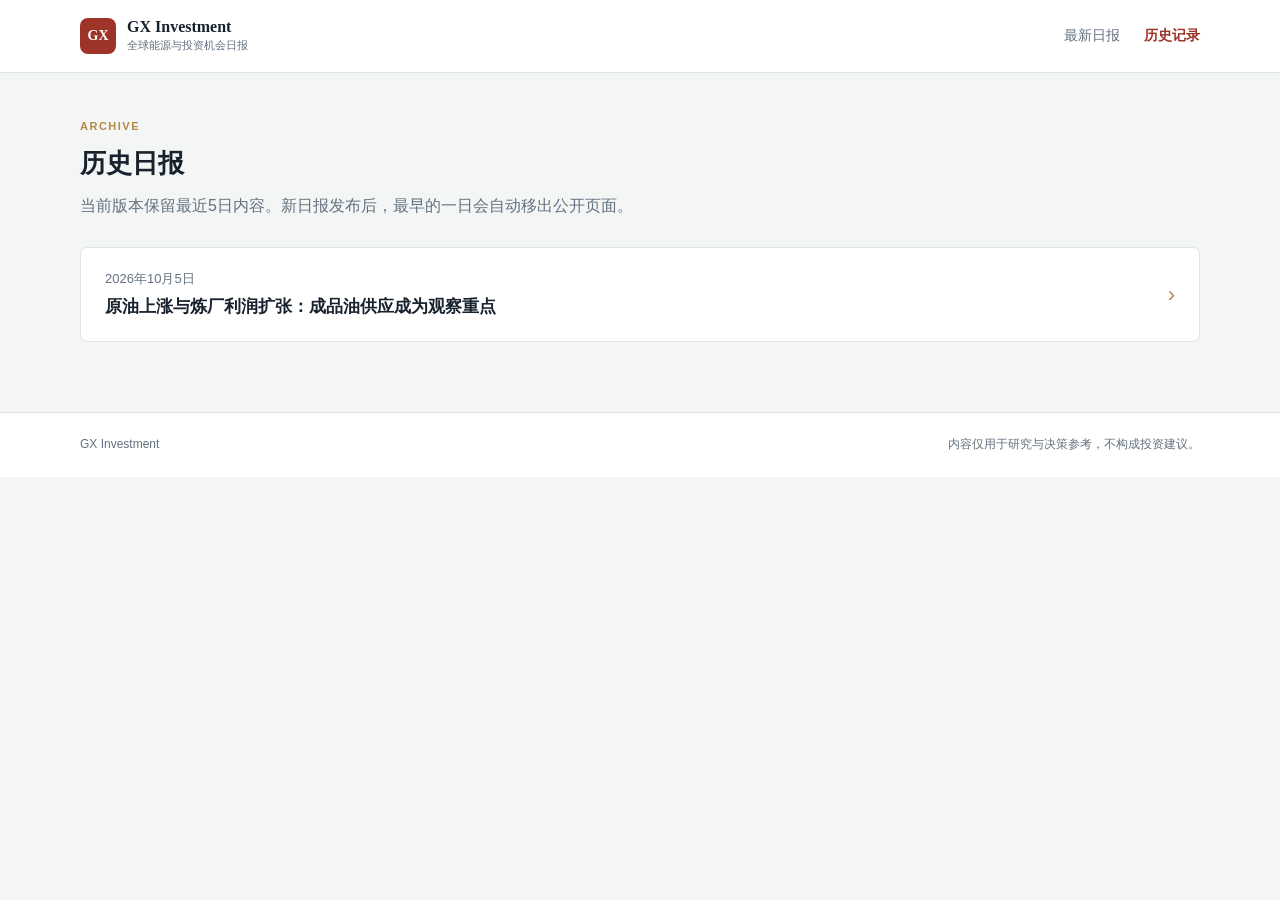
==== history.html @ 517a1cb8 "Publish GX Investment daily report site" ====
<!doctype html>
<html lang="zh-CN">
<head>
  <meta charset="utf-8">
  <meta name="viewport" content="width=device-width, initial-scale=1">
  <meta name="description" content="GX Investment 日报历史记录">
  <title>历史记录 | GX Investment</title>
  <link rel="stylesheet" href="styles.css">
</head>
<body>
  <header class="site-header"><div class="shell header-inner">
    <a class="brand" href="index.html" aria-label="GX Investment 首页"><span class="brand-mark">GX</span><span><strong>GX Investment</strong><small>全球能源与投资机会日报</small></span></a>
    <nav class="nav" aria-label="主要导航"><a href="index.html">最新日报</a><a class="active" href="history.html">历史记录</a></nav>
  </div></header>
  <main class="shell page-main">
    <p class="eyebrow">ARCHIVE</p><h1>历史日报</h1>
    <p class="page-intro">当前版本保留最近5日内容。新日报发布后，最早的一日会自动移出公开页面。</p>
    <section id="history" class="history-list"></section>
  </main>
  <footer class="site-footer"><div class="shell"><span>GX Investment</span><span>内容仅用于研究与决策参考，不构成投资建议。</span></div></footer>
  <script src="app.js"></script>
</body>
</html>
---- styles.css ----
:root{--ink:#17222e;--muted:#637180;--line:#dfe5e9;--paper:#fff;--wash:#f4f6f5;--red:#9e3428;--gold:#b48a45;--green:#35715c}*{box-sizing:border-box}html{background:var(--wash)}body{margin:0;color:var(--ink);font-family:"Microsoft YaHei","Noto Sans SC",Arial,sans-serif;line-height:1.65}.shell{width:min(1120px,calc(100% - 40px));margin:0 auto}.site-header{background:rgba(255,255,255,.96);border-bottom:1px solid var(--line)}.header-inner{min-height:72px;display:flex;align-items:center;justify-content:space-between;gap:24px}.brand{display:flex;align-items:center;gap:11px;color:var(--ink);text-decoration:none}.brand-mark{width:36px;height:36px;border-radius:8px;display:grid;place-items:center;background:var(--red);color:#fff;font:700 14px Georgia,serif;letter-spacing:0}.brand strong{display:block;font:700 16px Georgia,"Times New Roman",serif;letter-spacing:0}.brand small{display:block;color:var(--muted);font-size:11px}.nav{display:flex;gap:24px}.nav a,.text-link{color:var(--muted);font-size:14px;text-decoration:none}.nav a:hover,.nav a.active,.text-link:hover{color:var(--red)}.nav a.active{font-weight:700}.hero{margin:42px 0 32px;padding:36px 40px;background:var(--ink);color:#fff;border-radius:8px;display:flex;justify-content:space-between;align-items:flex-end;gap:28px}.eyebrow{margin:0 0 7px;color:var(--gold);font-size:11px;font-weight:700;letter-spacing:1.5px}.hero h1{margin:0;font-size:clamp(26px,4vw,44px);line-height:1.2;font-weight:700}.hero-copy{margin:14px 0 0;color:#c9d1d6;max-width:650px}.hero-meta{display:flex;align-items:center;gap:8px;white-space:nowrap;color:#dce3e6;font-size:13px}.status-dot{width:8px;height:8px;border-radius:50%;background:#70b68e;box-shadow:0 0 0 4px rgba(112,182,142,.15)}.report-section{background:var(--paper);border:1px solid var(--line);border-radius:8px;overflow:hidden}.report-top{padding:28px 32px 23px;border-bottom:1px solid var(--line);display:flex;justify-content:space-between;gap:20px}.report-top h2{margin:0;font-size:25px;line-height:1.3}.report-date{color:var(--muted);font-size:13px;white-space:nowrap}.summary{margin:0;padding:22px 32px;background:#fafbf9;border-bottom:1px solid var(--line);font-size:16px}.report-content{padding:26px 32px}.report-content h3{margin:25px 0 9px;font-size:17px}.report-content h3:first-child{margin-top:0}.report-content p{margin:7px 0;color:#36434d}.facts{display:grid;grid-template-columns:repeat(2,minmax(0,1fr));gap:12px;margin:14px 0 20px}.fact{padding:14px 16px;border-left:3px solid var(--gold);background:#fafbf9}.fact strong{display:block;font-size:13px;margin-bottom:3px}.fact span{color:#46535c;font-size:14px}.callout{margin:22px 0;padding:17px 19px;border:1px solid #d4e3dc;background:#f4faf7;border-radius:5px}.callout strong{color:var(--green)}.section-heading{margin:44px 0 15px;display:flex;justify-content:space-between;align-items:end}.section-heading h2,.page-main h1{margin:0;font-size:26px}.recent-grid{display:grid;grid-template-columns:repeat(4,1fr);gap:14px;padding-bottom:56px}.recent-card{padding:19px;background:var(--paper);border:1px solid var(--line);border-radius:7px;text-decoration:none;color:var(--ink);min-height:135px;display:flex;flex-direction:column;justify-content:space-between}.recent-card:hover{border-color:var(--gold);transform:translateY(-2px)}.recent-card h3{margin:7px 0 0;font-size:16px;line-height:1.4}.recent-card p{margin:0;color:var(--muted);font-size:12px}.page-main{padding:44px 0 70px}.page-intro{color:var(--muted);margin:8px 0 28px}.history-list{display:grid;gap:12px}.history-item{display:flex;justify-content:space-between;align-items:center;gap:20px;padding:20px 24px;background:var(--paper);border:1px solid var(--line);border-radius:7px;text-decoration:none;color:var(--ink)}.history-item:hover{border-color:var(--gold)}.history-item h2{margin:3px 0 0;font-size:17px}.history-item p{margin:0;color:var(--muted);font-size:13px}.history-arrow{font-size:22px;color:var(--gold)}.detail-page{max-width:850px;margin:0 auto}.back-link{display:inline-block;margin-bottom:20px;color:var(--muted);font-size:14px;text-decoration:none}.back-link:hover{color:var(--red)}.site-footer{border-top:1px solid var(--line);background:#fff;color:var(--muted);font-size:12px}.site-footer .shell{min-height:64px;display:flex;justify-content:space-between;align-items:center;gap:20px}@media(max-width:760px){.shell{width:min(100% - 28px,600px)}.header-inner{min-height:64px}.brand small{display:none}.nav{gap:13px}.hero{margin-top:24px;padding:27px 23px;display:block}.hero-meta{margin-top:22px}.report-top{padding:22px 20px;display:block}.report-date{display:block;margin-top:8px}.summary,.report-content{padding:19px 20px}.facts{grid-template-columns:1fr}.recent-grid{grid-template-columns:repeat(2,1fr)}.site-footer .shell{padding:15px 0;display:block}.site-footer span{display:block;margin:3px 0}.section-heading{margin-top:32px}}
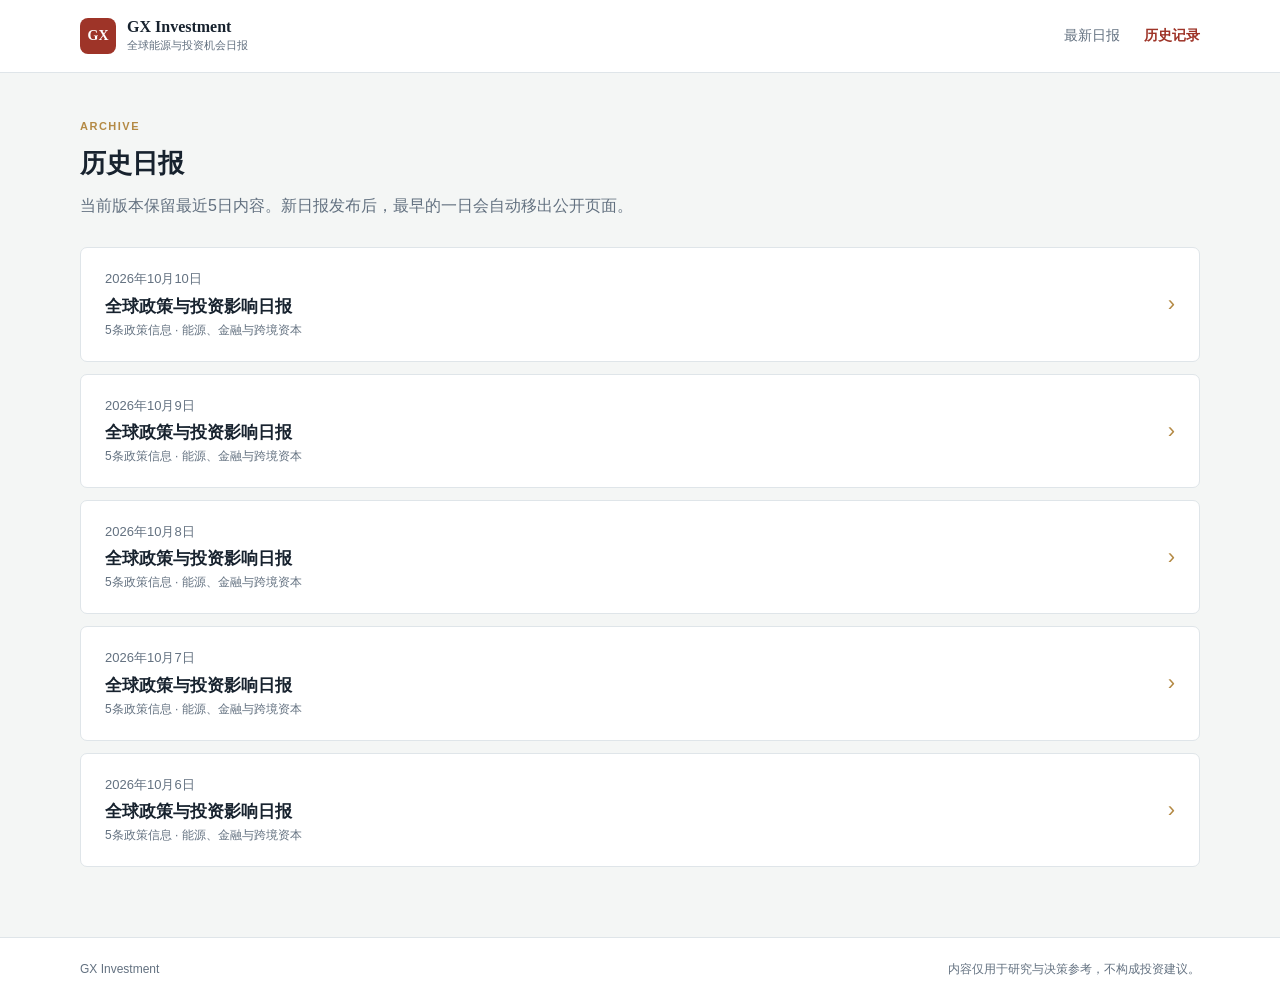
==== commit 04f097af: "Bust Pages script cache for daily report" ====
--- a/history.html
+++ b/history.html
@@ -18,6 +18,6 @@
     <section id="history" class="history-list"></section>
   </main>
   <footer class="site-footer"><div class="shell"><span>GX Investment</span><span>内容仅用于研究与决策参考，不构成投资建议。</span></div></footer>
-  <script src="app.js"></script>
+  <script src="app.js?v=20261010"></script>
 </body>
 </html>
--- a/styles.css
+++ b/styles.css
@@ -1 +1,2 @@
 :root{--ink:#17222e;--muted:#637180;--line:#dfe5e9;--paper:#fff;--wash:#f4f6f5;--red:#9e3428;--gold:#b48a45;--green:#35715c}*{box-sizing:border-box}html{background:var(--wash)}body{margin:0;color:var(--ink);font-family:"Microsoft YaHei","Noto Sans SC",Arial,sans-serif;line-height:1.65}.shell{width:min(1120px,calc(100% - 40px));margin:0 auto}.site-header{background:rgba(255,255,255,.96);border-bottom:1px solid var(--line)}.header-inner{min-height:72px;display:flex;align-items:center;justify-content:space-between;gap:24px}.brand{display:flex;align-items:center;gap:11px;color:var(--ink);text-decoration:none}.brand-mark{width:36px;height:36px;border-radius:8px;display:grid;place-items:center;background:var(--red);color:#fff;font:700 14px Georgia,serif;letter-spacing:0}.brand strong{display:block;font:700 16px Georgia,"Times New Roman",serif;letter-spacing:0}.brand small{display:block;color:var(--muted);font-size:11px}.nav{display:flex;gap:24px}.nav a,.text-link{color:var(--muted);font-size:14px;text-decoration:none}.nav a:hover,.nav a.active,.text-link:hover{color:var(--red)}.nav a.active{font-weight:700}.hero{margin:42px 0 32px;padding:36px 40px;background:var(--ink);color:#fff;border-radius:8px;display:flex;justify-content:space-between;align-items:flex-end;gap:28px}.eyebrow{margin:0 0 7px;color:var(--gold);font-size:11px;font-weight:700;letter-spacing:1.5px}.hero h1{margin:0;font-size:clamp(26px,4vw,44px);line-height:1.2;font-weight:700}.hero-copy{margin:14px 0 0;color:#c9d1d6;max-width:650px}.hero-meta{display:flex;align-items:center;gap:8px;white-space:nowrap;color:#dce3e6;font-size:13px}.status-dot{width:8px;height:8px;border-radius:50%;background:#70b68e;box-shadow:0 0 0 4px rgba(112,182,142,.15)}.report-section{background:var(--paper);border:1px solid var(--line);border-radius:8px;overflow:hidden}.report-top{padding:28px 32px 23px;border-bottom:1px solid var(--line);display:flex;justify-content:space-between;gap:20px}.report-top h2{margin:0;font-size:25px;line-height:1.3}.report-date{color:var(--muted);font-size:13px;white-space:nowrap}.summary{margin:0;padding:22px 32px;background:#fafbf9;border-bottom:1px solid var(--line);font-size:16px}.report-content{padding:26px 32px}.report-content h3{margin:25px 0 9px;font-size:17px}.report-content h3:first-child{margin-top:0}.report-content p{margin:7px 0;color:#36434d}.facts{display:grid;grid-template-columns:repeat(2,minmax(0,1fr));gap:12px;margin:14px 0 20px}.fact{padding:14px 16px;border-left:3px solid var(--gold);background:#fafbf9}.fact strong{display:block;font-size:13px;margin-bottom:3px}.fact span{color:#46535c;font-size:14px}.callout{margin:22px 0;padding:17px 19px;border:1px solid #d4e3dc;background:#f4faf7;border-radius:5px}.callout strong{color:var(--green)}.section-heading{margin:44px 0 15px;display:flex;justify-content:space-between;align-items:end}.section-heading h2,.page-main h1{margin:0;font-size:26px}.recent-grid{display:grid;grid-template-columns:repeat(4,1fr);gap:14px;padding-bottom:56px}.recent-card{padding:19px;background:var(--paper);border:1px solid var(--line);border-radius:7px;text-decoration:none;color:var(--ink);min-height:135px;display:flex;flex-direction:column;justify-content:space-between}.recent-card:hover{border-color:var(--gold);transform:translateY(-2px)}.recent-card h3{margin:7px 0 0;font-size:16px;line-height:1.4}.recent-card p{margin:0;color:var(--muted);font-size:12px}.page-main{padding:44px 0 70px}.page-intro{color:var(--muted);margin:8px 0 28px}.history-list{display:grid;gap:12px}.history-item{display:flex;justify-content:space-between;align-items:center;gap:20px;padding:20px 24px;background:var(--paper);border:1px solid var(--line);border-radius:7px;text-decoration:none;color:var(--ink)}.history-item:hover{border-color:var(--gold)}.history-item h2{margin:3px 0 0;font-size:17px}.history-item p{margin:0;color:var(--muted);font-size:13px}.history-arrow{font-size:22px;color:var(--gold)}.detail-page{max-width:850px;margin:0 auto}.back-link{display:inline-block;margin-bottom:20px;color:var(--muted);font-size:14px;text-decoration:none}.back-link:hover{color:var(--red)}.site-footer{border-top:1px solid var(--line);background:#fff;color:var(--muted);font-size:12px}.site-footer .shell{min-height:64px;display:flex;justify-content:space-between;align-items:center;gap:20px}@media(max-width:760px){.shell{width:min(100% - 28px,600px)}.header-inner{min-height:64px}.brand small{display:none}.nav{gap:13px}.hero{margin-top:24px;padding:27px 23px;display:block}.hero-meta{margin-top:22px}.report-top{padding:22px 20px;display:block}.report-date{display:block;margin-top:8px}.summary,.report-content{padding:19px 20px}.facts{grid-template-columns:1fr}.recent-grid{grid-template-columns:repeat(2,1fr)}.site-footer .shell{padding:15px 0;display:block}.site-footer span{display:block;margin:3px 0}.section-heading{margin-top:32px}}
+:root{--policy-bg:#eef4f1}.report-intro{padding:28px 32px 24px;background:var(--paper);border:1px solid var(--line);border-radius:8px}.report-intro h1{margin:0;font-size:28px;line-height:1.3}.report-intro .report-date{display:block;margin-top:8px}.intro-note{margin:18px 0 0;padding:14px 16px;background:#fafbf9;border-left:3px solid var(--gold);color:#46535c;font-size:14px}.report-summary{margin:18px 0;background:var(--policy-bg);border:1px solid #d7e3dd;border-radius:8px;padding:21px 25px}.report-summary h2{margin:0 0 5px;font-size:19px}.report-summary p{margin:0;color:#36434d}.policy-list{display:grid;gap:14px}.policy-card{background:var(--paper);border:1px solid var(--line);border-radius:8px;padding:22px 25px;scroll-margin-top:20px}.policy-heading{display:grid;grid-template-columns:40px 1fr auto;gap:14px;align-items:start}.policy-rank{font:700 20px Georgia,serif;color:var(--gold)}.policy-heading h3{margin:0;font-size:19px;line-height:1.4}.policy-heading p{margin:5px 0 0;color:var(--muted);font-size:13px}.direction{color:var(--green);font-size:13px;text-align:right;max-width:150px}.policy-meta{display:flex;flex-wrap:wrap;gap:18px;margin:16px 0 0;padding:9px 0;border-top:1px solid var(--line);border-bottom:1px solid var(--line);color:var(--muted);font-size:12px}.policy-body{display:grid;grid-template-columns:repeat(2,minmax(0,1fr));gap:15px 25px;margin-top:17px}.policy-body strong{font-size:13px;color:var(--ink)}.policy-body p{margin:4px 0 0;color:#46535c;font-size:14px}.source-link{display:inline-block;margin-top:17px;color:var(--red);font-size:13px;text-decoration:none}.source-link:hover{color:var(--gold)}.extra-source{margin:8px 0 0;color:var(--muted);font-size:12px}.closing-section{margin-top:16px;background:var(--paper)}.closing-section .report-content{padding:24px 25px}.closing-section h2{margin:0 0 9px;font-size:18px}.closing-section h2:not(:first-child){margin-top:24px}.closing-section p,.closing-section li{color:#36434d;font-size:14px}.card-agency{display:block;margin-top:8px;color:var(--muted);font-size:12px}.history-item span:not(.history-arrow){display:block;color:var(--muted);font-size:12px}.recent-grid{grid-template-columns:repeat(3,1fr)}.recent-card{min-height:170px}.detail-page{max-width:900px}@media(max-width:760px){.report-intro{padding:22px 20px}.report-intro h1{font-size:24px}.report-summary{padding:18px 20px}.policy-card{padding:19px 20px}.policy-heading{grid-template-columns:32px 1fr}.direction{grid-column:2;text-align:left;max-width:none}.policy-body{grid-template-columns:1fr;gap:12px}.recent-grid{grid-template-columns:repeat(2,1fr)}}
